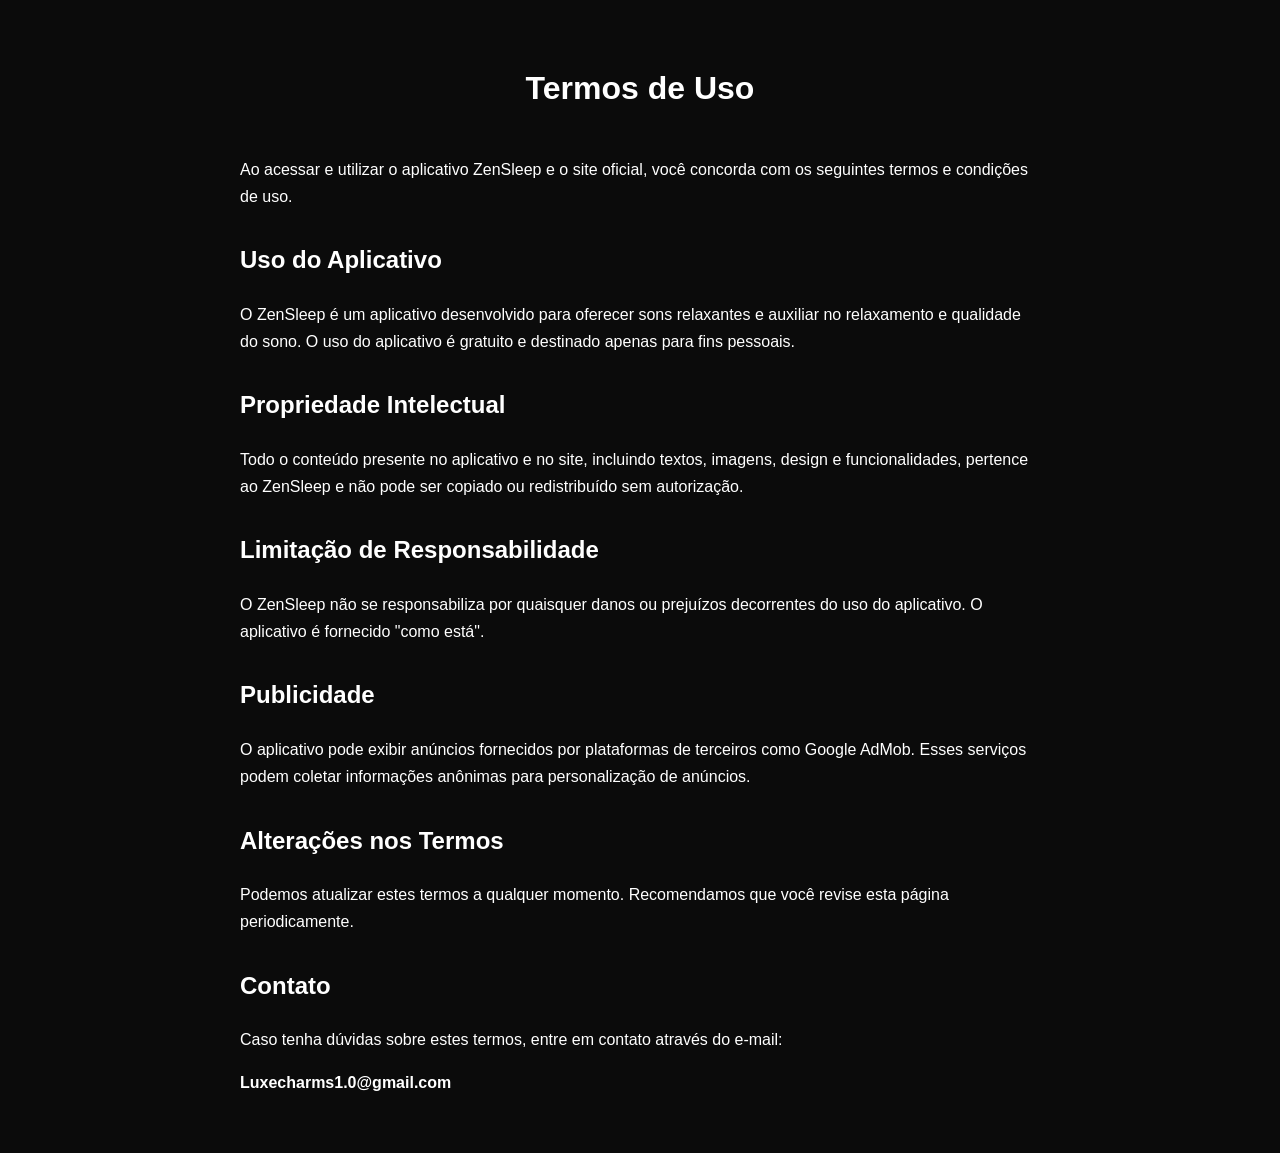
==== terms.html @ 2ee69811 "Add terms of use page for ZenSleep application" ====
<!DOCTYPE html>
<html lang="pt-BR">

<head>
<meta charset="UTF-8">
<meta name="viewport" content="width=device-width, initial-scale=1.0">

<title>Termos de Uso - ZenSleep</title>

<style>

body{
font-family: Arial, sans-serif;
background:#0b0b0b;
color:white;
padding:40px;
max-width:800px;
margin:auto;
line-height:1.7;
}

h1{
text-align:center;
margin-bottom:40px;
}

h2{
margin-top:30px;
}

a{
color:#39ff14;
text-decoration:none;
}

</style>

</head>

<body>

<h1>Termos de Uso</h1>

<p>
Ao acessar e utilizar o aplicativo ZenSleep e o site oficial, você concorda com os seguintes termos e condições de uso.
</p>

<h2>Uso do Aplicativo</h2>

<p>
O ZenSleep é um aplicativo desenvolvido para oferecer sons relaxantes e auxiliar no relaxamento e qualidade do sono.
O uso do aplicativo é gratuito e destinado apenas para fins pessoais.
</p>

<h2>Propriedade Intelectual</h2>

<p>
Todo o conteúdo presente no aplicativo e no site, incluindo textos, imagens, design e funcionalidades, pertence ao ZenSleep e não pode ser copiado ou redistribuído sem autorização.
</p>

<h2>Limitação de Responsabilidade</h2>

<p>
O ZenSleep não se responsabiliza por quaisquer danos ou prejuízos decorrentes do uso do aplicativo.
O aplicativo é fornecido "como está".
</p>

<h2>Publicidade</h2>

<p>
O aplicativo pode exibir anúncios fornecidos por plataformas de terceiros como Google AdMob.
Esses serviços podem coletar informações anônimas para personalização de anúncios.
</p>

<h2>Alterações nos Termos</h2>

<p>
Podemos atualizar estes termos a qualquer momento.
Recomendamos que você revise esta página periodicamente.
</p>

<h2>Contato</h2>

<p>
Caso tenha dúvidas sobre estes termos, entre em contato através do e-mail:
</p>

<p>
<strong>Luxecharms1.0@gmail.com</strong>
</p>

</body>
</html>
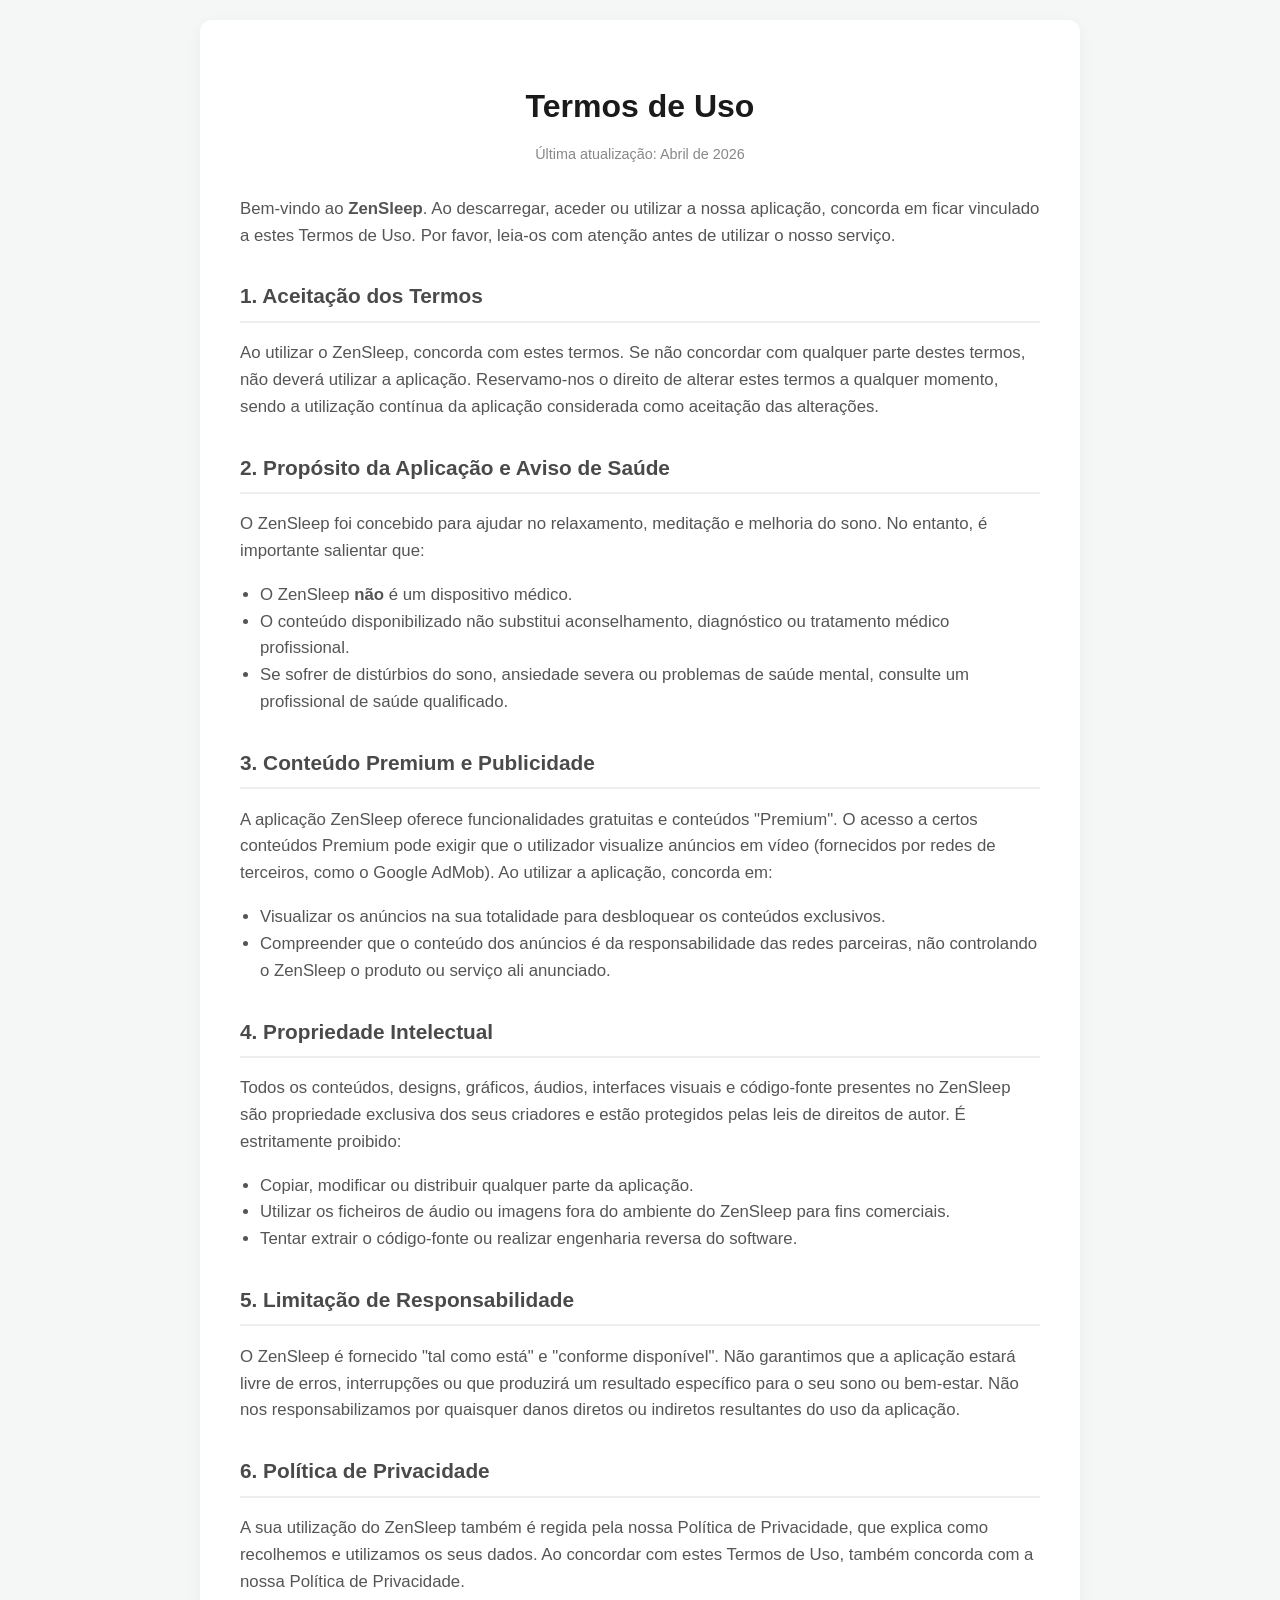
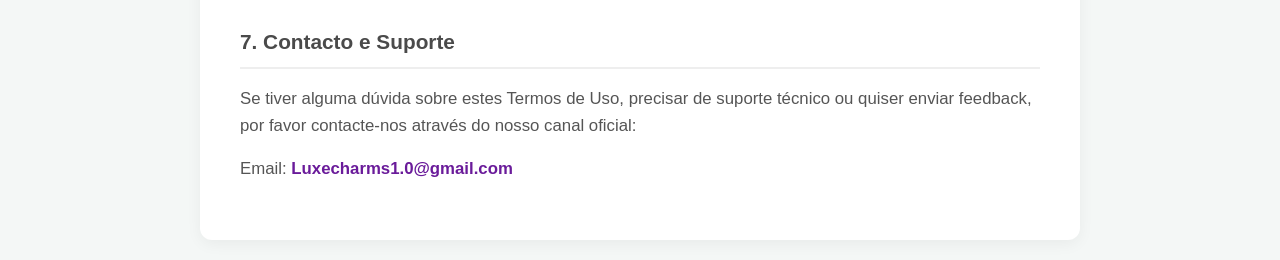
==== commit 461e3f57: "Revise terms.html for style and content updates" ====
--- a/terms.html
+++ b/terms.html
@@ -1,93 +1,103 @@
 <!DOCTYPE html>
 <html lang="pt-BR">
-
 <head>
-<meta charset="UTF-8">
-<meta name="viewport" content="width=device-width, initial-scale=1.0">
-
-<title>Termos de Uso - ZenSleep</title>
-
-<style>
-
-body{
-font-family: Arial, sans-serif;
-background:#0b0b0b;
-color:white;
-padding:40px;
-max-width:800px;
-margin:auto;
-line-height:1.7;
-}
-
-h1{
-text-align:center;
-margin-bottom:40px;
-}
-
-h2{
-margin-top:30px;
-}
-
-a{
-color:#39ff14;
-text-decoration:none;
-}
-
-</style>
-
+    <meta charset="UTF-8">
+    <meta name="viewport" content="width=device-width, initial-scale=1.0">
+    <title>Termos de Uso - ZenSleep</title>
+    <style>
+        body {
+            font-family: 'Segoe UI', Tahoma, Geneva, Verdana, sans-serif;
+            line-height: 1.6;
+            color: #333;
+            background-color: #f4f7f6;
+            margin: 0;
+            padding: 20px;
+        }
+        .container {
+            max-width: 800px;
+            margin: 0 auto;
+            background: #ffffff;
+            padding: 40px;
+            border-radius: 12px;
+            box-shadow: 0 4px 15px rgba(0,0,0,0.05);
+        }
+        h1 {
+            color: #1a1a1a;
+            text-align: center;
+            font-size: 2em;
+            margin-bottom: 10px;
+        }
+        h2 {
+            color: #4a4a4a;
+            border-bottom: 2px solid #eee;
+            padding-bottom: 8px;
+            margin-top: 30px;
+            font-size: 1.3em;
+        }
+        p, li {
+            font-size: 1.05em;
+            color: #555;
+        }
+        ul {
+            padding-left: 20px;
+        }
+        .last-updated {
+            text-align: center;
+            color: #888;
+            font-size: 0.9em;
+            margin-bottom: 30px;
+        }
+        .contact-email {
+            font-weight: bold;
+            color: #6a1b9a; /* Um tom de roxo a combinar com a identidade do app */
+        }
+    </style>
 </head>
-
 <body>
 
-<h1>Termos de Uso</h1>
+    <div class="container">
+        <h1>Termos de Uso</h1>
+        <div class="last-updated">Última atualização: Abril de 2026</div>
 
-<p>
-Ao acessar e utilizar o aplicativo ZenSleep e o site oficial, você concorda com os seguintes termos e condições de uso.
-</p>
+        <p>Bem-vindo ao <strong>ZenSleep</strong>. Ao descarregar, aceder ou utilizar a nossa aplicação, concorda em ficar vinculado a estes Termos de Uso. Por favor, leia-os com atenção antes de utilizar o nosso serviço.</p>
 
-<h2>Uso do Aplicativo</h2>
+        <h2>1. Aceitação dos Termos</h2>
+        <p>Ao utilizar o ZenSleep, concorda com estes termos. Se não concordar com qualquer parte destes termos, não deverá utilizar a aplicação. Reservamo-nos o direito de alterar estes termos a qualquer momento, sendo a utilização contínua da aplicação considerada como aceitação das alterações.</p>
 
-<p>
-O ZenSleep é um aplicativo desenvolvido para oferecer sons relaxantes e auxiliar no relaxamento e qualidade do sono.
-O uso do aplicativo é gratuito e destinado apenas para fins pessoais.
-</p>
+        <h2>2. Propósito da Aplicação e Aviso de Saúde</h2>
+        <p>O ZenSleep foi concebido para ajudar no relaxamento, meditação e melhoria do sono. No entanto, é importante salientar que:</p>
+        <ul>
+            <li>O ZenSleep <strong>não</strong> é um dispositivo médico.</li>
+            <li>O conteúdo disponibilizado não substitui aconselhamento, diagnóstico ou tratamento médico profissional.</li>
+            <li>Se sofrer de distúrbios do sono, ansiedade severa ou problemas de saúde mental, consulte um profissional de saúde qualificado.</li>
+        </ul>
 
-<h2>Propriedade Intelectual</h2>
+        <h2>3. Conteúdo Premium e Publicidade</h2>
+        <p>A aplicação ZenSleep oferece funcionalidades gratuitas e conteúdos "Premium". O acesso a certos conteúdos Premium pode exigir que o utilizador visualize anúncios em vídeo (fornecidos por redes de terceiros, como o Google AdMob). Ao utilizar a aplicação, concorda em:</p>
+        <ul>
+            <li>Visualizar os anúncios na sua totalidade para desbloquear os conteúdos exclusivos.</li>
+            <li>Compreender que o conteúdo dos anúncios é da responsabilidade das redes parceiras, não controlando o ZenSleep o produto ou serviço ali anunciado.</li>
+        </ul>
 
-<p>
-Todo o conteúdo presente no aplicativo e no site, incluindo textos, imagens, design e funcionalidades, pertence ao ZenSleep e não pode ser copiado ou redistribuído sem autorização.
-</p>
+        <h2>4. Propriedade Intelectual</h2>
+        <p>Todos os conteúdos, designs, gráficos, áudios, interfaces visuais e código-fonte presentes no ZenSleep são propriedade exclusiva dos seus criadores e estão protegidos pelas leis de direitos de autor. É estritamente proibido:</p>
+        <ul>
+            <li>Copiar, modificar ou distribuir qualquer parte da aplicação.</li>
+            <li>Utilizar os ficheiros de áudio ou imagens fora do ambiente do ZenSleep para fins comerciais.</li>
+            <li>Tentar extrair o código-fonte ou realizar engenharia reversa do software.</li>
+        </ul>
 
-<h2>Limitação de Responsabilidade</h2>
+        <h2>5. Limitação de Responsabilidade</h2>
+        <p>O ZenSleep é fornecido "tal como está" e "conforme disponível". Não garantimos que a aplicação estará livre de erros, interrupções ou que produzirá um resultado específico para o seu sono ou bem-estar. Não nos responsabilizamos por quaisquer danos diretos ou indiretos resultantes do uso da aplicação.</p>
 
-<p>
-O ZenSleep não se responsabiliza por quaisquer danos ou prejuízos decorrentes do uso do aplicativo.
-O aplicativo é fornecido "como está".
-</p>
+        <h2>6. Política de Privacidade</h2>
+        <p>A sua utilização do ZenSleep também é regida pela nossa Política de Privacidade, que explica como recolhemos e utilizamos os seus dados. Ao concordar com estes Termos de Uso, também concorda com a nossa Política de Privacidade.</p>
 
-<h2>Publicidade</h2>
+        <h2>7. Contacto e Suporte</h2>
+        <p>Se tiver alguma dúvida sobre estes Termos de Uso, precisar de suporte técnico ou quiser enviar feedback, por favor contacte-nos através do nosso canal oficial:</p>
+        <p>Email: <span class="contact-email">Luxecharms1.0@gmail.com</span></p>
 
-<p>
-O aplicativo pode exibir anúncios fornecidos por plataformas de terceiros como Google AdMob.
-Esses serviços podem coletar informações anônimas para personalização de anúncios.
-</p>
-
-<h2>Alterações nos Termos</h2>
-
-<p>
-Podemos atualizar estes termos a qualquer momento.
-Recomendamos que você revise esta página periodicamente.
-</p>
-
-<h2>Contato</h2>
-
-<p>
-Caso tenha dúvidas sobre estes termos, entre em contato através do e-mail:
-</p>
-
-<p>
-<strong>Luxecharms1.0@gmail.com</strong>
-</p>
+    </div>
 
 </body>
 </html>
